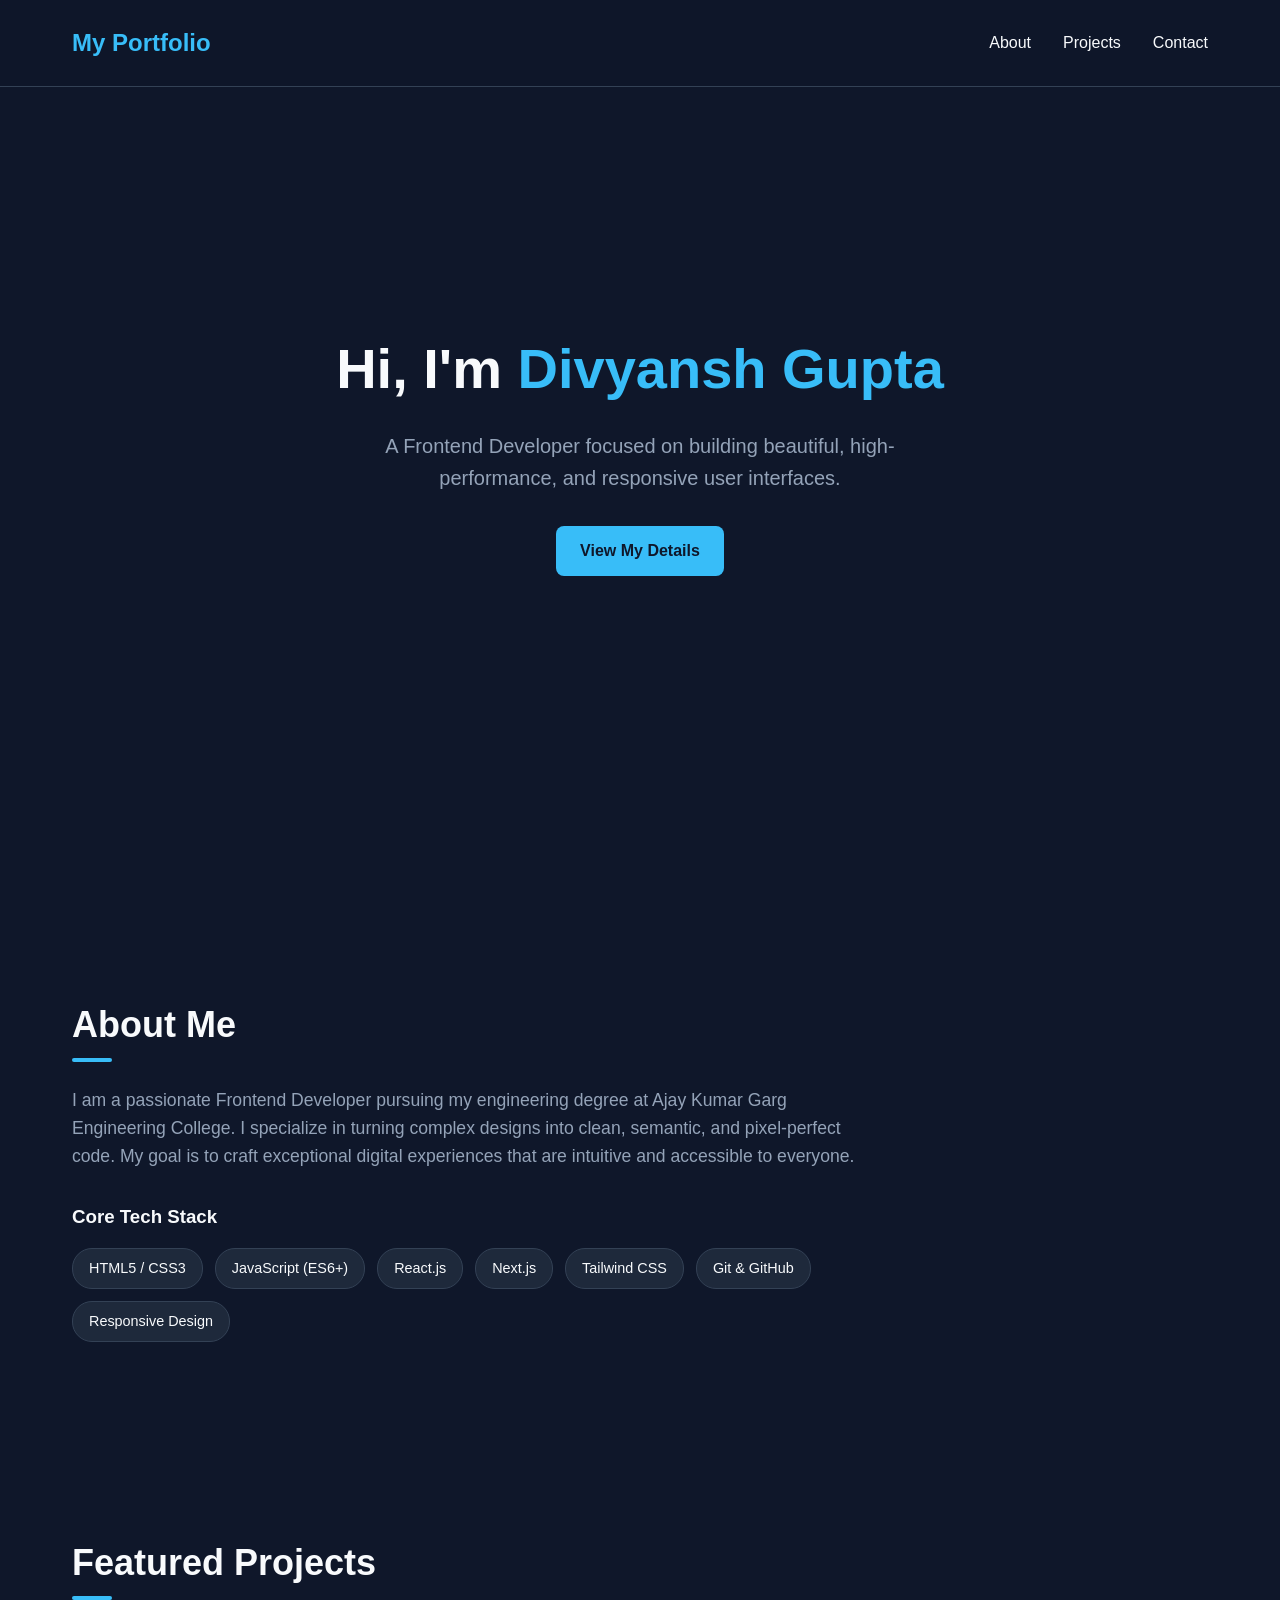
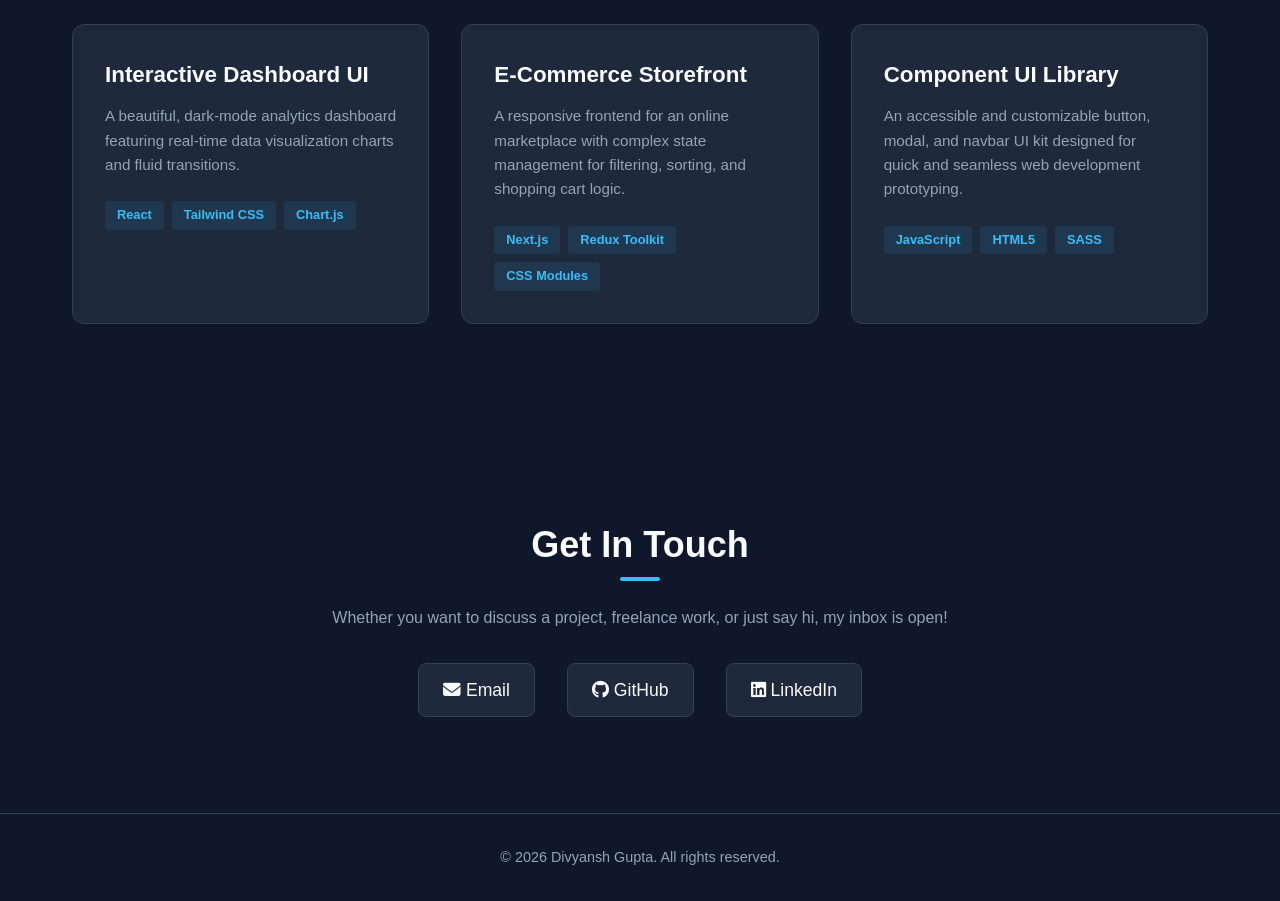
==== index.html @ 9011085e "Add files via upload" ====
<!DOCTYPE html>
<html lang="en">
<head>
    <meta charset="UTF-8">
    <meta name="viewport" content="width=device-width, initial-scale=1.0">
    <title>Divyansh Gupta | Frontend Developer</title>
    <link rel="stylesheet" href="style.css">
    <!-- Font Awesome for Icons -->
    <link rel="stylesheet" href="https://cdnjs.cloudflare.com/ajax/libs/font-awesome/6.4.0/css/all.min.css">
</head>
<body>

    <!-- Header / Navigation -->
    <header>
        <nav class="navbar">
            <div class="logo"><a href="#">My Portfolio</a></div>
            <ul class="nav-links">
                <li><a href="#about">About</a></li>
                <li><a href="#projects">Projects</a></li>
                <li><a href="#contact">Contact</a></li>
            </ul>
        </nav>
    </header>

    <!-- Hero Section -->
    <section class="hero">
        <div class="hero-content">
            <h1>Hi, I'm <span class="highlight">Divyansh Gupta</span></h1>
            <p>A Frontend Developer focused on building beautiful, high-performance, and responsive user interfaces.</p>
            <a href="#projects" class="btn">View My Details</a>
        </div>
    </section>

    <!-- About Section -->
    <section id="about" class="about">
        <h2>About Me</h2>
        <div class="about-container">
            <div class="about-text">
                <p>I am a passionate Frontend Developer pursuing my engineering degree at Ajay Kumar Garg Engineering College. I specialize in turning complex designs into clean, semantic, and pixel-perfect code. My goal is to craft exceptional digital experiences that are intuitive and accessible to everyone.</p>
                
                <h3>Core Tech Stack</h3>
                <div class="skills">
                    <span class="skill-badge">HTML5 / CSS3</span>
                    <span class="skill-badge">JavaScript (ES6+)</span>
                    <span class="skill-badge">React.js</span>
                    <span class="skill-badge">Next.js</span>
                    <span class="skill-badge">Tailwind CSS</span>
                    <span class="skill-badge">Git & GitHub</span>
                    <span class="skill-badge">Responsive Design</span>
                </div>
            </div>
        </div>
    </section>

    <!-- Projects Section -->
    <section id="projects" class="projects">
        <h2>Featured Projects</h2>
        <div class="project-grid">
            <!-- Project 1 -->
            <div class="project-card">
                <div class="project-info">
                    <h3>Interactive Dashboard UI</h3>
                    <p>A beautiful, dark-mode analytics dashboard featuring real-time data visualization charts and fluid transitions.</p>
                    <div class="project-tags">
                        <span>React</span><span>Tailwind CSS</span><span>Chart.js</span>
                    </div>
                </div>
            </div>
            <!-- Project 2 -->
            <div class="project-card">
                <div class="project-info">
                    <h3>E-Commerce Storefront</h3>
                    <p>A responsive frontend for an online marketplace with complex state management for filtering, sorting, and shopping cart logic.</p>
                    <div class="project-tags">
                        <span>Next.js</span><span>Redux Toolkit</span><span>CSS Modules</span>
                    </div>
                </div>
            </div>
            <!-- Project 3 -->
            <div class="project-card">
                <div class="project-info">
                    <h3>Component UI Library</h3>
                    <p>An accessible and customizable button, modal, and navbar UI kit designed for quick and seamless web development prototyping.</p>
                    <div class="project-tags">
                        <span>JavaScript</span><span>HTML5</span><span>SASS</span>
                    </div>
                </div>
            </div>
        </div>
    </section>

    <!-- Contact Section -->
    <section id="contact" class="contact">
        <h2>Get In Touch</h2>
        <p>Whether you want to discuss a project, freelance work, or just say hi, my inbox is open!</p>
        <div class="contact-links">
            <a href="mailto:your.email@example.com" class="contact-icon"><i class="fas fa-envelope"></i> Email</a>
            <a href="https://github.com" target="_blank" class="contact-icon"><i class="fab fa-github"></i> GitHub</a>
            <a href="https://linkedin.com" target="_blank" class="contact-icon"><i class="fab fa-linkedin"></i> LinkedIn</a>
        </div>
    </section>

    <!-- Footer -->
    <footer>
        <p>&copy; 2026 Divyansh Gupta. All rights reserved.</p>
    </footer>

</body>
</html>
---- style.css ----
/* --- Global Styles & Reset --- */
* {
    margin: 0;
    padding: 0;
    box-sizing: border-box;
    font-family: 'Segoe UI', Tahoma, Geneva, Verdana, sans-serif;
}

:root {
    --bg-color: #0f172a;
    --card-bg: #1e293b;
    --text-main: #f8fafc;
    --text-muted: #94a3b8;
    --accent: #38bdf8;
    --accent-hover: #0ea5e9;
}

html {
    scroll-behavior: smooth;
}

body {
    background-color: var(--bg-color);
    color: var(--text-main);
    line-height: 1.6;
}

a {
    text-decoration: none;
    color: inherit;
}

/* --- Header / Navbar --- */
header {
    position: fixed;
    top: 0;
    width: 100%;
    background-color: rgba(15, 23, 42, 0.9);
    backdrop-filter: blur(10px);
    z-index: 1000;
    border-bottom: 1px solid #334155;
}

.navbar {
    display: flex;
    justify-content: space-between;
    align-items: center;
    max-width: 1200px;
    margin: 0 auto;
    padding: 1.5rem 2rem;
}

.logo {
    font-size: 1.5rem;
    font-weight: 700;
    color: var(--accent);
}

.nav-links {
    display: flex;
    list-style: none;
    gap: 2rem;
}

.nav-links a {
    font-weight: 500;
    transition: color 0.3s;
}

.nav-links a:hover {
    color: var(--accent);
}

/* --- Hero Section --- */
.hero {
    height: 100vh;
    display: flex;
    align-items: center;
    justify-content: center;
    text-align: center;
    padding: 0 2rem;
}

.hero-content h1 {
    font-size: 3.5rem;
    margin-bottom: 1rem;
}

.highlight {
    color: var(--accent);
}

.hero-content p {
    font-size: 1.25rem;
    color: var(--text-muted);
    max-width: 600px;
    margin: 0 auto 2rem auto;
}

.btn {
    display: inline-block;
    background-color: var(--accent);
    color: #0f172a;
    padding: 0.75rem 1.5rem;
    border-radius: 8px;
    font-weight: 600;
    transition: background 0.3s;
}

.btn:hover {
    background-color: var(--accent-hover);
}

/* --- General Section Setup --- */
section {
    padding: 6rem 2rem;
    max-width: 1200px;
    margin: 0 auto;
}

section h2 {
    font-size: 2.25rem;
    margin-bottom: 2rem;
    position: relative;
    display: inline-block;
}

section h2::after {
    content: '';
    position: absolute;
    bottom: -8px;
    left: 0;
    width: 40px;
    height: 4px;
    background-color: var(--accent);
    border-radius: 2px;
}

/* --- About Section --- */
.about-container {
    max-width: 800px;
}

.about-text p {
    color: var(--text-muted);
    margin-bottom: 2rem;
    font-size: 1.1rem;
}

.about-text p strong {
    color: var(--text-main);
}

.about-text h3 {
    margin-bottom: 1rem;
}

.skills {
    display: flex;
    flex-wrap: wrap;
    gap: 0.75rem;
}

.skill-badge {
    background-color: var(--card-bg);
    border: 1px solid #334155;
    padding: 0.5rem 1rem;
    border-radius: 20px;
    font-size: 0.9rem;
}

/* --- Projects Section --- */
.project-grid {
    display: grid;
    grid-template-columns: repeat(auto-fit, minmax(300px, 1fr));
    gap: 2rem;
}

.project-card {
    background-color: var(--card-bg);
    border: 1px solid #334155;
    border-radius: 12px;
    overflow: hidden;
    transition: transform 0.3s, border-color 0.3s;
    padding: 2rem;
}

.project-card:hover {
    transform: translateY(-5px);
    border-color: var(--accent);
}

.project-info h3 {
    font-size: 1.4rem;
    margin-bottom: 0.75rem;
}

.project-info p {
    color: var(--text-muted);
    font-size: 0.95rem;
    margin-bottom: 1.5rem;
}

.project-tags {
    display: flex;
    gap: 0.5rem;
    flex-wrap: wrap;
}

.project-tags span {
    background: rgba(56, 189, 248, 0.1);
    color: var(--accent);
    padding: 0.25rem 0.75rem;
    border-radius: 4px;
    font-size: 0.8rem;
    font-weight: 600;
}

/* --- Contact Section --- */
.contact {
    text-align: center;
}

.contact h2::after {
    left: 50%;
    transform: translateX(-50%);
}

.contact p {
    color: var(--text-muted);
    margin-bottom: 2rem;
}

.contact-links {
    display: flex;
    justify-content: center;
    gap: 2rem;
    flex-wrap: wrap;
}

.contact-icon {
    font-size: 1.1rem;
    background-color: var(--card-bg);
    padding: 0.75rem 1.5rem;
    border-radius: 8px;
    border: 1px solid #334155;
    transition: all 0.3s;
}

.contact-icon:hover {
    background-color: var(--accent);
    color: #0f172a;
    border-color: var(--accent);
}

/* --- Footer --- */
footer {
    text-align: center;
    padding: 2rem;
    border-top: 1px solid #334155;
    color: var(--text-muted);
    font-size: 0.9rem;
}

/* --- Responsive Adjustments --- */
@media (max-width: 768px) {
    .hero-content h1 {
        font-size: 2.5rem;
    }
    .navbar {
        padding: 1rem;
    }
    .nav-links {
        gap: 1rem;
    }
}
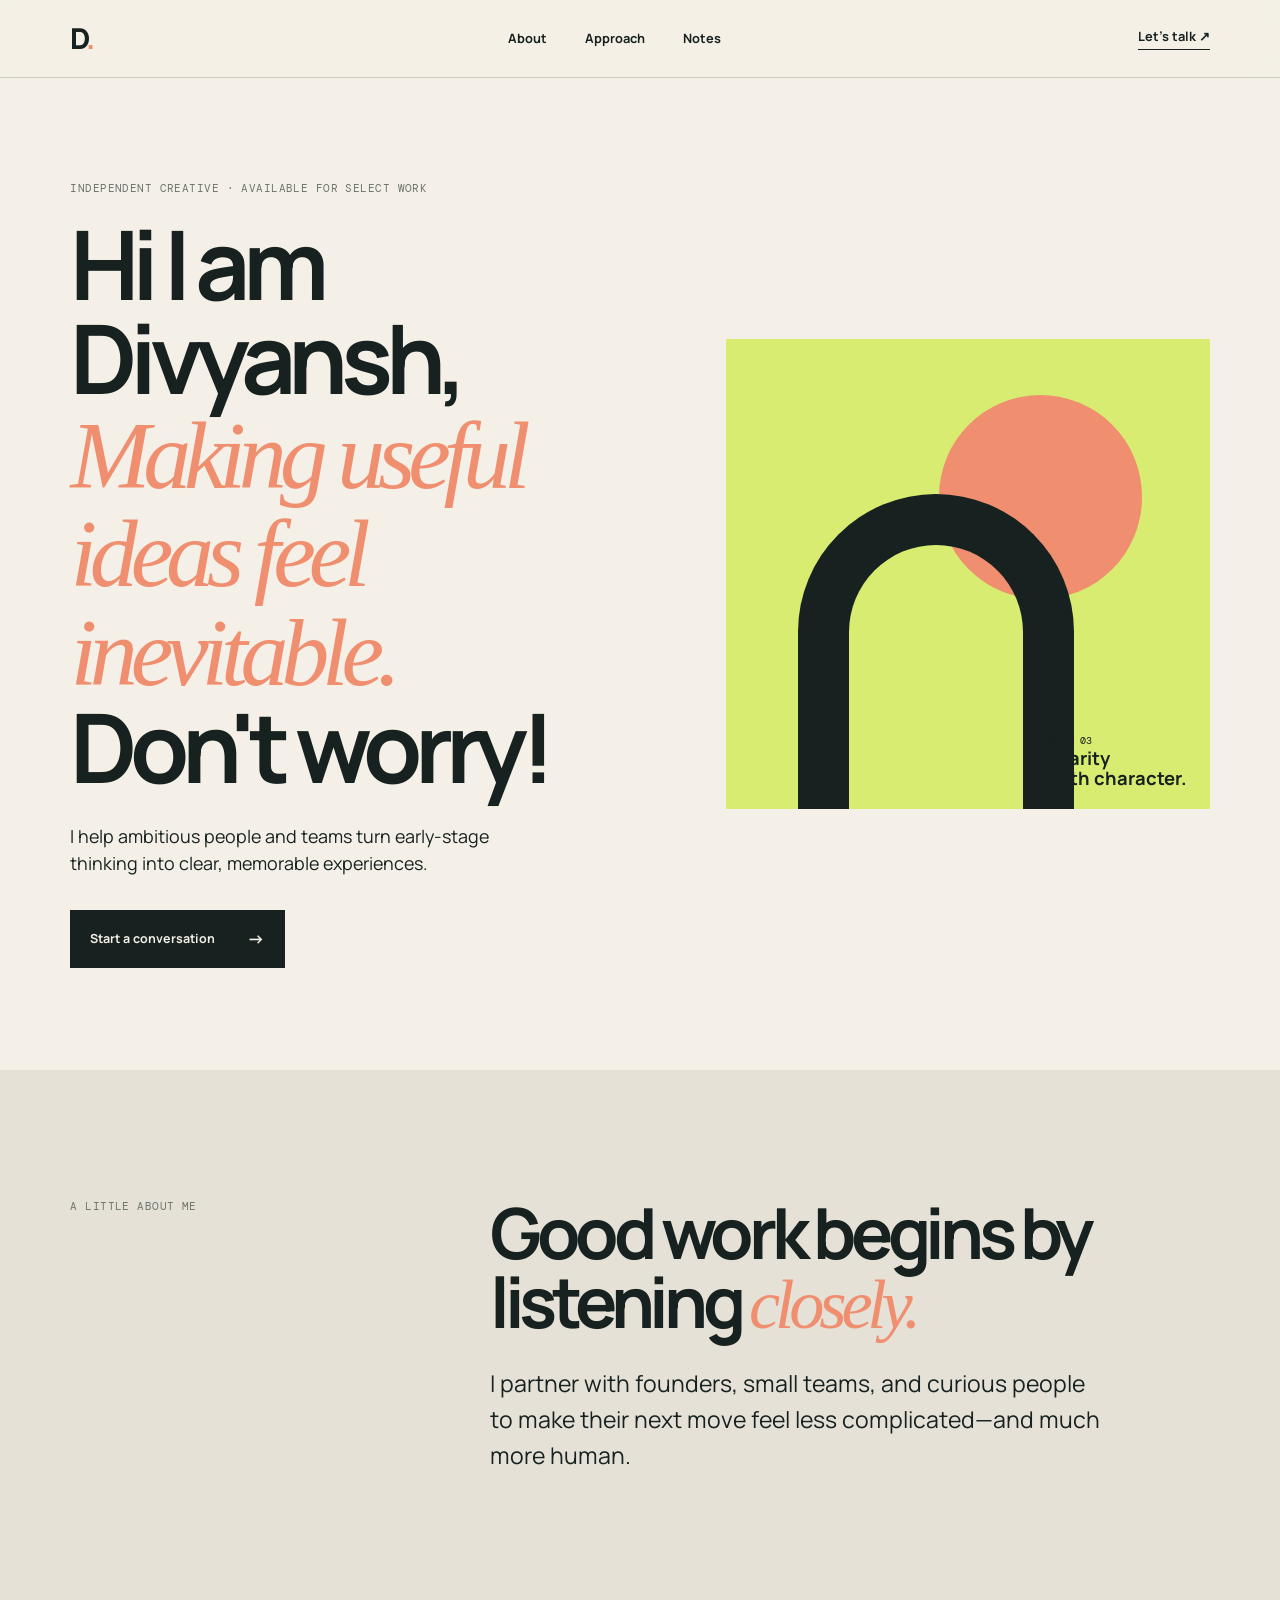
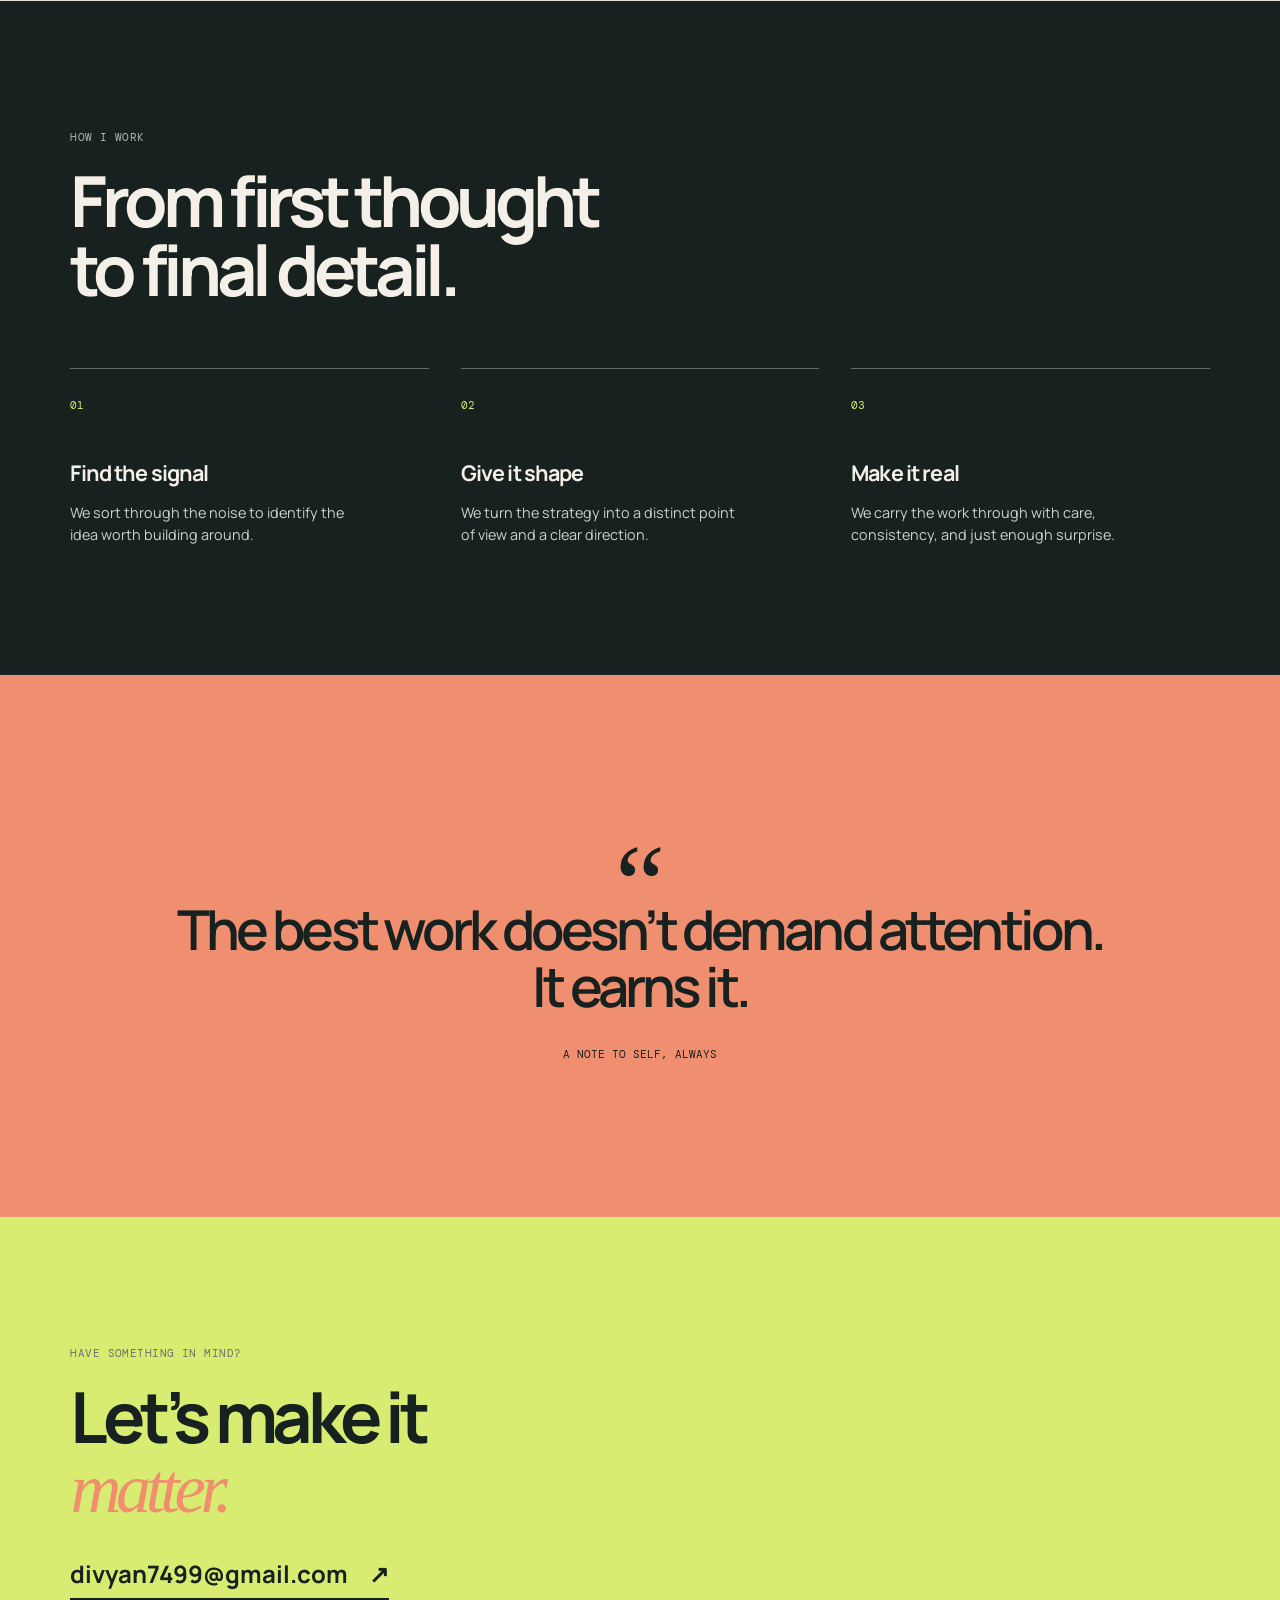
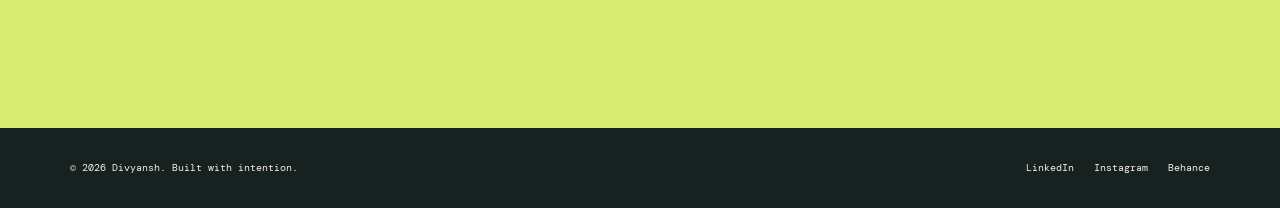
==== commit 472859d9: "Add files via upload" ====
--- a/index.html
+++ b/index.html
@@ -1,109 +1,96 @@
-<!DOCTYPE html>
+<!doctype html>
 <html lang="en">
-<head>
-    <meta charset="UTF-8">
-    <meta name="viewport" content="width=device-width, initial-scale=1.0">
-    <title>Divyansh Gupta | Frontend Developer</title>
+  <head>
+    <meta charset="utf-8">
+    <meta name="viewport" content="width=device-width, initial-scale=1">
+    <meta name="description" content="A thoughtful personal brand landing page for Divya.">
+    <title>Divyansh — Independent Creative</title>
+    <link rel="preconnect" href="https://fonts.googleapis.com">
+    <link rel="preconnect" href="https://fonts.gstatic.com" crossorigin>
+    <link href="https://fonts.googleapis.com/css2?family=DM+Mono&family=Manrope:wght@400;500;600;700;800&display=swap" rel="stylesheet">
     <link rel="stylesheet" href="style.css">
-    <!-- Font Awesome for Icons -->
-    <link rel="stylesheet" href="https://cdnjs.cloudflare.com/ajax/libs/font-awesome/6.4.0/css/all.min.css">
-</head>
-<body>
-
-    <!-- Header / Navigation -->
-    <header>
-        <nav class="navbar">
-            <div class="logo"><a href="#">My Portfolio</a></div>
-            <ul class="nav-links">
-                <li><a href="#about">About</a></li>
-                <li><a href="#projects">Projects</a></li>
-                <li><a href="#contact">Contact</a></li>
-            </ul>
-        </nav>
+  </head>
+  <body>
+    <header class="site-header">
+      <a class="brand" href="#top" aria-label="Divya home">D<span>.</span></a>
+      <nav aria-label="Primary navigation">
+        <a href="#about">About</a>
+        <a href="#approach">Approach</a>
+        <a href="#notes">Notes</a>
+      </nav>
+      <a class="nav-contact" href="mailto:hello@example.com">Let’s talk <span aria-hidden="true">↗</span></a>
     </header>
 
-    <!-- Hero Section -->
-    <section class="hero">
-        <div class="hero-content">
-            <h1>Hi, I'm <span class="highlight">Divyansh Gupta</span></h1>
-            <p>A Frontend Developer focused on building beautiful, high-performance, and responsive user interfaces.</p>
-            <a href="#projects" class="btn">View My Details</a>
+    <main id="top">
+      <section class="hero" aria-labelledby="hero-title">
+        <div class="hero-copy">
+          <p class="eyebrow">Independent creative · Available for select work</p>
+          <h1 id="hero-title">Hi I am Divyansh,
+            <em>Making useful ideas feel inevitable.</em><br>
+            Don't worry!</h1>
+
+          <p class="hero-intro">I help ambitious people and teams turn early-stage thinking into clear, memorable experiences.</p>
+          <a class="button" href="mailto:hello@example.com">Start a conversation <span aria-hidden="true">→</span></a>
         </div>
-    </section>
+        <div class="hero-art" aria-label="Abstract decorative artwork">
+          <div class="sun"></div>
+          <div class="arch"></div>
+          <p>01 / 03<br><strong>Clarity<br>with character.</strong></p>
+        </div>
+      </section>
 
-    <!-- About Section -->
-    <section id="about" class="about">
-        <h2>About Me</h2>
-        <div class="about-container">
-            <div class="about-text">
-                <p>I am a passionate Frontend Developer pursuing my engineering degree at Ajay Kumar Garg Engineering College. I specialize in turning complex designs into clean, semantic, and pixel-perfect code. My goal is to craft exceptional digital experiences that are intuitive and accessible to everyone.</p>
-                
-                <h3>Core Tech Stack</h3>
-                <div class="skills">
-                    <span class="skill-badge">HTML5 / CSS3</span>
-                    <span class="skill-badge">JavaScript (ES6+)</span>
-                    <span class="skill-badge">React.js</span>
-                    <span class="skill-badge">Next.js</span>
-                    <span class="skill-badge">Tailwind CSS</span>
-                    <span class="skill-badge">Git & GitHub</span>
-                    <span class="skill-badge">Responsive Design</span>
-                </div>
-            </div>
+      <section class="about section" id="about" aria-labelledby="about-title">
+        <p class="section-label">A little about me</p>
+        <div>
+          <h2 id="about-title">Good work begins by listening <em>closely.</em></h2>
+          <p class="large-copy">I partner with founders, small teams, and curious people to make their next move feel less complicated—and much more human.</p>
         </div>
-    </section>
+      </section>
 
-    <!-- Projects Section -->
-    <section id="projects" class="projects">
-        <h2>Featured Projects</h2>
-        <div class="project-grid">
-            <!-- Project 1 -->
-            <div class="project-card">
-                <div class="project-info">
-                    <h3>Interactive Dashboard UI</h3>
-                    <p>A beautiful, dark-mode analytics dashboard featuring real-time data visualization charts and fluid transitions.</p>
-                    <div class="project-tags">
-                        <span>React</span><span>Tailwind CSS</span><span>Chart.js</span>
-                    </div>
-                </div>
-            </div>
-            <!-- Project 2 -->
-            <div class="project-card">
-                <div class="project-info">
-                    <h3>E-Commerce Storefront</h3>
-                    <p>A responsive frontend for an online marketplace with complex state management for filtering, sorting, and shopping cart logic.</p>
-                    <div class="project-tags">
-                        <span>Next.js</span><span>Redux Toolkit</span><span>CSS Modules</span>
-                    </div>
-                </div>
-            </div>
-            <!-- Project 3 -->
-            <div class="project-card">
-                <div class="project-info">
-                    <h3>Component UI Library</h3>
-                    <p>An accessible and customizable button, modal, and navbar UI kit designed for quick and seamless web development prototyping.</p>
-                    <div class="project-tags">
-                        <span>JavaScript</span><span>HTML5</span><span>SASS</span>
-                    </div>
-                </div>
-            </div>
+      <section class="approach section" id="approach" aria-labelledby="approach-title">
+        <div class="approach-heading">
+          <p class="section-label">How I work</p>
+          <h2 id="approach-title">From first thought<br>to final detail.</h2>
         </div>
-    </section>
+        <div class="steps">
+          <article>
+            <span>01</span>
+            <h3>Find the signal</h3>
+            <p>We sort through the noise to identify the idea worth building around.</p>
+          </article>
+          <article>
+            <span>02</span>
+            <h3>Give it shape</h3>
+            <p>We turn the strategy into a distinct point of view and a clear direction.</p>
+          </article>
+          <article>
+            <span>03</span>
+            <h3>Make it real</h3>
+            <p>We carry the work through with care, consistency, and just enough surprise.</p>
+          </article>
+        </div>
+      </section>
 
-    <!-- Contact Section -->
-    <section id="contact" class="contact">
-        <h2>Get In Touch</h2>
-        <p>Whether you want to discuss a project, freelance work, or just say hi, my inbox is open!</p>
-        <div class="contact-links">
-            <a href="mailto:your.email@example.com" class="contact-icon"><i class="fas fa-envelope"></i> Email</a>
-            <a href="https://github.com" target="_blank" class="contact-icon"><i class="fab fa-github"></i> GitHub</a>
-            <a href="https://linkedin.com" target="_blank" class="contact-icon"><i class="fab fa-linkedin"></i> LinkedIn</a>
-        </div>
-    </section>
+      <section class="quote" id="notes" aria-labelledby="quote-text">
+        <p class="quote-mark" aria-hidden="true">“</p>
+        <blockquote id="quote-text">The best work doesn’t demand attention. It earns it.</blockquote>
+        <p class="quote-source">A note to self, always</p>
+      </section>
 
-    <!-- Footer -->
+      <section class="contact section" aria-labelledby="contact-title">
+        <p class="section-label">Have something in mind?</p>
+        <h2 id="contact-title">Let’s make it<br><em>matter.</em></h2>
+        <a class="text-link" href="mailto:hello@example.com">divyan7499@gmail.com <span aria-hidden="true">↗</span></a>
+      </section>
+    </main>
+
     <footer>
-        <p>&copy; 2026 Divyansh Gupta. All rights reserved.</p>
+      <p>© 2026 Divyansh. Built with intention.</p>
+      <div>
+        <a href="#">LinkedIn</a>
+        <a href="#">Instagram</a>
+        <a href="#">Behance</a>
+      </div>
     </footer>
-
-</body>
+  </body>
 </html>
--- a/style.css
+++ b/style.css
@@ -1,276 +1,75 @@
-/* --- Global Styles & Reset --- */
-* {
-    margin: 0;
-    padding: 0;
-    box-sizing: border-box;
-    font-family: 'Segoe UI', Tahoma, Geneva, Verdana, sans-serif;
+:root {
+  --ink: #17211f;
+  --cream: #f4f0e7;
+  --lime: #d7ec71;
+  --coral: #f08f70;
+  --muted: #6c736d;
+  --line: rgba(23, 33, 31, .18);
 }
 
-:root {
-    --bg-color: #0f172a;
-    --card-bg: #1e293b;
-    --text-main: #f8fafc;
-    --text-muted: #94a3b8;
-    --accent: #38bdf8;
-    --accent-hover: #0ea5e9;
-}
+* { box-sizing: border-box; }
+html { scroll-behavior: smooth; }
+body { margin: 0; color: var(--ink); background: var(--cream); font-family: "Manrope", Arial, sans-serif; font-size: 16px; line-height: 1.55; }
+a { color: inherit; text-decoration: none; }
 
-html {
-    scroll-behavior: smooth;
-}
+.site-header { position: sticky; top: 0; z-index: 10; display: flex; align-items: center; justify-content: space-between; min-height: 78px; padding: 0 5.5vw; background: rgba(244, 240, 231, .92); border-bottom: 1px solid var(--line); backdrop-filter: blur(12px); }
+.brand { font-size: 1.8rem; font-weight: 800; letter-spacing: -.12em; }
+.brand span { color: var(--coral); }
+nav { display: flex; gap: clamp(1rem, 3vw, 2.75rem); font-size: .8rem; font-weight: 700; }
+nav a, footer a { transition: opacity .2s ease; }
+nav a:hover, footer a:hover { opacity: .55; }
+.nav-contact { padding-bottom: 3px; border-bottom: 1px solid currentColor; font-size: .8rem; font-weight: 700; }
 
-body {
-    background-color: var(--bg-color);
-    color: var(--text-main);
-    line-height: 1.6;
-}
+.hero { display: grid; grid-template-columns: 1.1fr .9fr; min-height: calc(100vh - 78px); padding: clamp(4rem, 8vw, 8.5rem) 5.5vw; gap: 4rem; align-items: center; }
+.eyebrow, .section-label { margin: 0 0 1.25rem; color: var(--muted); font-family: "DM Mono", monospace; font-size: .68rem; letter-spacing: .04em; text-transform: uppercase; }
+h1, h2, h3, p { margin-top: 0; }
+h1, h2 { font-weight: 700; letter-spacing: -.075em; line-height: .98; }
+h1 { max-width: 760px; margin-bottom: 1.8rem; font-size: clamp(3.5rem, 7.5vw, 7.7rem); }
+em { color: var(--coral); font-family: Georgia, serif; font-weight: 400; }
+.hero-intro { max-width: 450px; margin-bottom: 2rem; font-size: clamp(1rem, 1.4vw, 1.15rem); }
+.button { display: inline-flex; align-items: center; gap: 2rem; padding: .95rem 1.25rem; background: var(--ink); color: var(--cream); font-size: .78rem; font-weight: 700; transition: transform .2s ease, background .2s ease; }
+.button:hover { background: #31433e; transform: translateY(-2px); }
+.button span { font-size: 1.1rem; }
 
-a {
-    text-decoration: none;
-    color: inherit;
-}
+.hero-art { position: relative; min-height: 470px; overflow: hidden; background: var(--lime); }
+.sun { position: absolute; top: 12%; right: 14%; width: 42%; aspect-ratio: 1; border-radius: 50%; background: var(--coral); }
+.arch { position: absolute; bottom: -5%; left: 15%; width: 57%; height: 72%; border: clamp(24px, 4vw, 52px) solid var(--ink); border-bottom: 0; border-radius: 999px 999px 0 0; }
+.hero-art p { position: absolute; right: 1.4rem; bottom: 1.2rem; margin: 0; font-family: "DM Mono", monospace; font-size: .65rem; line-height: 1.5; }
+.hero-art strong { font-family: "Manrope", sans-serif; font-size: 1.15rem; line-height: 1.05; }
 
-/* --- Header / Navbar --- */
-header {
-    position: fixed;
-    top: 0;
-    width: 100%;
-    background-color: rgba(15, 23, 42, 0.9);
-    backdrop-filter: blur(10px);
-    z-index: 1000;
-    border-bottom: 1px solid #334155;
-}
+.section { padding: clamp(4.5rem, 10vw, 10rem) 5.5vw; }
+.about { display: grid; grid-template-columns: .7fr 1.3fr; gap: 2rem; background: #e5e1d7; }
+h2 { margin-bottom: 1.7rem; font-size: clamp(2.6rem, 5.5vw, 5.8rem); }
+.large-copy { max-width: 620px; margin: 0; font-size: clamp(1.12rem, 1.8vw, 1.5rem); line-height: 1.55; }
+.approach { background: var(--ink); color: var(--cream); }
+.approach-heading { margin-bottom: 4rem; }
+.approach .section-label { color: #aeb7ae; }
+.steps { display: grid; grid-template-columns: repeat(3, 1fr); gap: 2rem; }
+.steps article { padding-top: 1.35rem; border-top: 1px solid rgba(244, 240, 231, .35); }
+.steps span { color: var(--lime); font-family: "DM Mono", monospace; font-size: .7rem; }
+h3 { margin: 2.5rem 0 .8rem; font-size: 1.35rem; letter-spacing: -.04em; }
+.steps p { max-width: 280px; margin: 0; color: #ccd1cb; font-size: .9rem; }
+.quote { padding: clamp(5rem, 12vw, 11rem) 10vw; background: var(--coral); text-align: center; }
+.quote-mark { height: .65em; margin: 0; font-family: Georgia, serif; font-size: 7rem; line-height: 1; }
+blockquote { max-width: 950px; margin: 0 auto 2rem; font-size: clamp(2rem, 4.3vw, 4.6rem); font-weight: 600; letter-spacing: -.07em; line-height: 1.03; }
+.quote-source { margin: 0; font-family: "DM Mono", monospace; font-size: .68rem; text-transform: uppercase; }
+.contact { background: var(--lime); }
+.contact h2 { margin-bottom: 2rem; }
+.text-link { display: inline-block; padding-bottom: .4rem; border-bottom: 2px solid var(--ink); font-size: clamp(1.1rem, 2vw, 1.5rem); font-weight: 700; }
+.text-link span { margin-left: 1rem; }
+footer { display: flex; justify-content: space-between; gap: 2rem; padding: 2rem 5.5vw; background: var(--ink); color: var(--cream); font-family: "DM Mono", monospace; font-size: .65rem; }
+footer p { margin: 0; } footer div { display: flex; flex-wrap: wrap; gap: 1.25rem; }
 
-.navbar {
-    display: flex;
-    justify-content: space-between;
-    align-items: center;
-    max-width: 1200px;
-    margin: 0 auto;
-    padding: 1.5rem 2rem;
-}
-
-.logo {
-    font-size: 1.5rem;
-    font-weight: 700;
-    color: var(--accent);
-}
-
-.nav-links {
-    display: flex;
-    list-style: none;
-    gap: 2rem;
-}
-
-.nav-links a {
-    font-weight: 500;
-    transition: color 0.3s;
-}
-
-.nav-links a:hover {
-    color: var(--accent);
-}
-
-/* --- Hero Section --- */
-.hero {
-    height: 100vh;
-    display: flex;
-    align-items: center;
-    justify-content: center;
-    text-align: center;
-    padding: 0 2rem;
-}
-
-.hero-content h1 {
-    font-size: 3.5rem;
-    margin-bottom: 1rem;
-}
-
-.highlight {
-    color: var(--accent);
-}
-
-.hero-content p {
-    font-size: 1.25rem;
-    color: var(--text-muted);
-    max-width: 600px;
-    margin: 0 auto 2rem auto;
-}
-
-.btn {
-    display: inline-block;
-    background-color: var(--accent);
-    color: #0f172a;
-    padding: 0.75rem 1.5rem;
-    border-radius: 8px;
-    font-weight: 600;
-    transition: background 0.3s;
-}
-
-.btn:hover {
-    background-color: var(--accent-hover);
-}
-
-/* --- General Section Setup --- */
-section {
-    padding: 6rem 2rem;
-    max-width: 1200px;
-    margin: 0 auto;
-}
-
-section h2 {
-    font-size: 2.25rem;
-    margin-bottom: 2rem;
-    position: relative;
-    display: inline-block;
-}
-
-section h2::after {
-    content: '';
-    position: absolute;
-    bottom: -8px;
-    left: 0;
-    width: 40px;
-    height: 4px;
-    background-color: var(--accent);
-    border-radius: 2px;
-}
-
-/* --- About Section --- */
-.about-container {
-    max-width: 800px;
-}
-
-.about-text p {
-    color: var(--text-muted);
-    margin-bottom: 2rem;
-    font-size: 1.1rem;
-}
-
-.about-text p strong {
-    color: var(--text-main);
-}
-
-.about-text h3 {
-    margin-bottom: 1rem;
-}
-
-.skills {
-    display: flex;
-    flex-wrap: wrap;
-    gap: 0.75rem;
-}
-
-.skill-badge {
-    background-color: var(--card-bg);
-    border: 1px solid #334155;
-    padding: 0.5rem 1rem;
-    border-radius: 20px;
-    font-size: 0.9rem;
-}
-
-/* --- Projects Section --- */
-.project-grid {
-    display: grid;
-    grid-template-columns: repeat(auto-fit, minmax(300px, 1fr));
-    gap: 2rem;
-}
-
-.project-card {
-    background-color: var(--card-bg);
-    border: 1px solid #334155;
-    border-radius: 12px;
-    overflow: hidden;
-    transition: transform 0.3s, border-color 0.3s;
-    padding: 2rem;
-}
-
-.project-card:hover {
-    transform: translateY(-5px);
-    border-color: var(--accent);
-}
-
-.project-info h3 {
-    font-size: 1.4rem;
-    margin-bottom: 0.75rem;
-}
-
-.project-info p {
-    color: var(--text-muted);
-    font-size: 0.95rem;
-    margin-bottom: 1.5rem;
-}
-
-.project-tags {
-    display: flex;
-    gap: 0.5rem;
-    flex-wrap: wrap;
-}
-
-.project-tags span {
-    background: rgba(56, 189, 248, 0.1);
-    color: var(--accent);
-    padding: 0.25rem 0.75rem;
-    border-radius: 4px;
-    font-size: 0.8rem;
-    font-weight: 600;
-}
-
-/* --- Contact Section --- */
-.contact {
-    text-align: center;
-}
-
-.contact h2::after {
-    left: 50%;
-    transform: translateX(-50%);
-}
-
-.contact p {
-    color: var(--text-muted);
-    margin-bottom: 2rem;
-}
-
-.contact-links {
-    display: flex;
-    justify-content: center;
-    gap: 2rem;
-    flex-wrap: wrap;
-}
-
-.contact-icon {
-    font-size: 1.1rem;
-    background-color: var(--card-bg);
-    padding: 0.75rem 1.5rem;
-    border-radius: 8px;
-    border: 1px solid #334155;
-    transition: all 0.3s;
-}
-
-.contact-icon:hover {
-    background-color: var(--accent);
-    color: #0f172a;
-    border-color: var(--accent);
-}
-
-/* --- Footer --- */
-footer {
-    text-align: center;
-    padding: 2rem;
-    border-top: 1px solid #334155;
-    color: var(--text-muted);
-    font-size: 0.9rem;
-}
-
-/* --- Responsive Adjustments --- */
-@media (max-width: 768px) {
-    .hero-content h1 {
-        font-size: 2.5rem;
-    }
-    .navbar {
-        padding: 1rem;
-    }
-    .nav-links {
-        gap: 1rem;
-    }
+@media (max-width: 720px) {
+  .site-header { min-height: 65px; padding: 0 1.25rem; }
+  nav { gap: 1rem; font-size: .7rem; }
+  .nav-contact { display: none; }
+  .hero { grid-template-columns: 1fr; min-height: auto; padding: 4.5rem 1.25rem; gap: 3rem; }
+  .hero-art { min-height: 360px; }
+  .section { padding-right: 1.25rem; padding-left: 1.25rem; }
+  .about { grid-template-columns: 1fr; gap: 1rem; }
+  .steps { grid-template-columns: 1fr; gap: 2.5rem; }
+  .approach-heading { margin-bottom: 3rem; }
+  .quote { padding-right: 1.25rem; padding-left: 1.25rem; }
+  footer { flex-direction: column; padding: 1.5rem 1.25rem; gap: 1rem; }
 }
